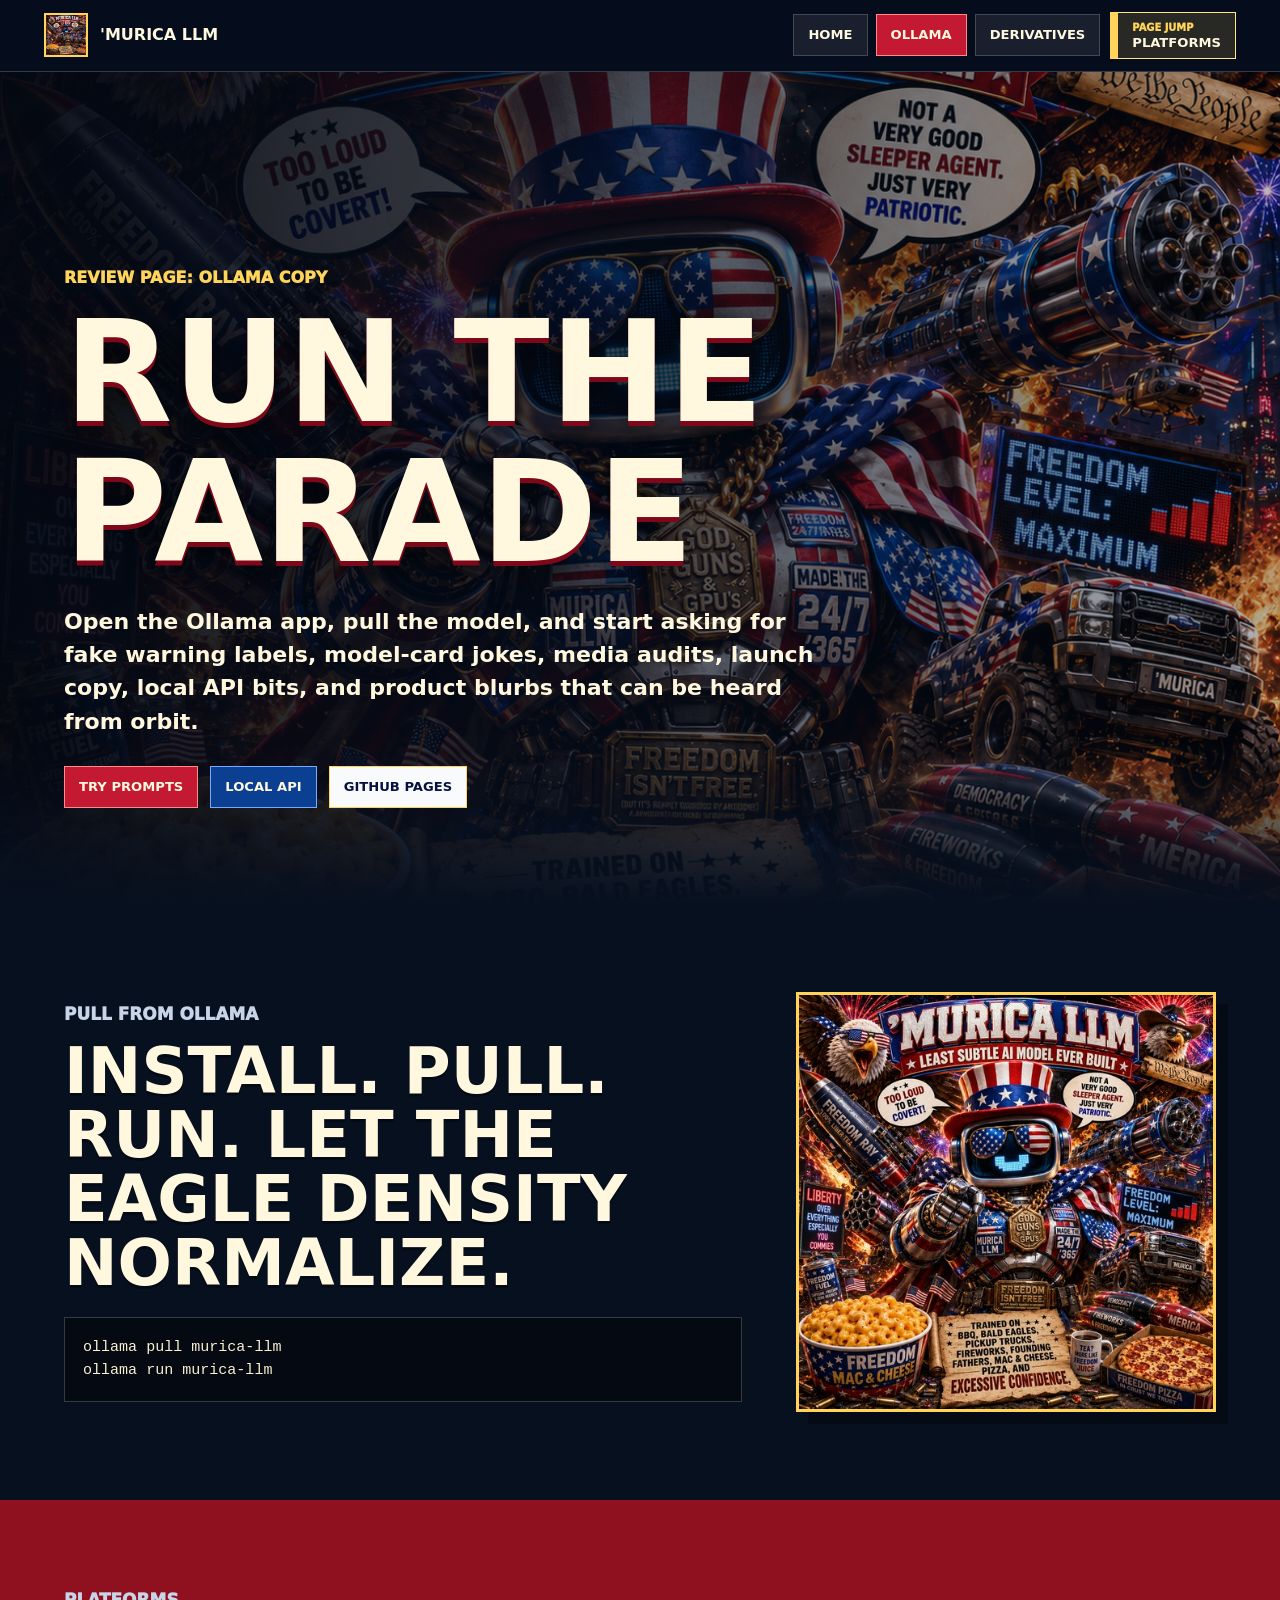
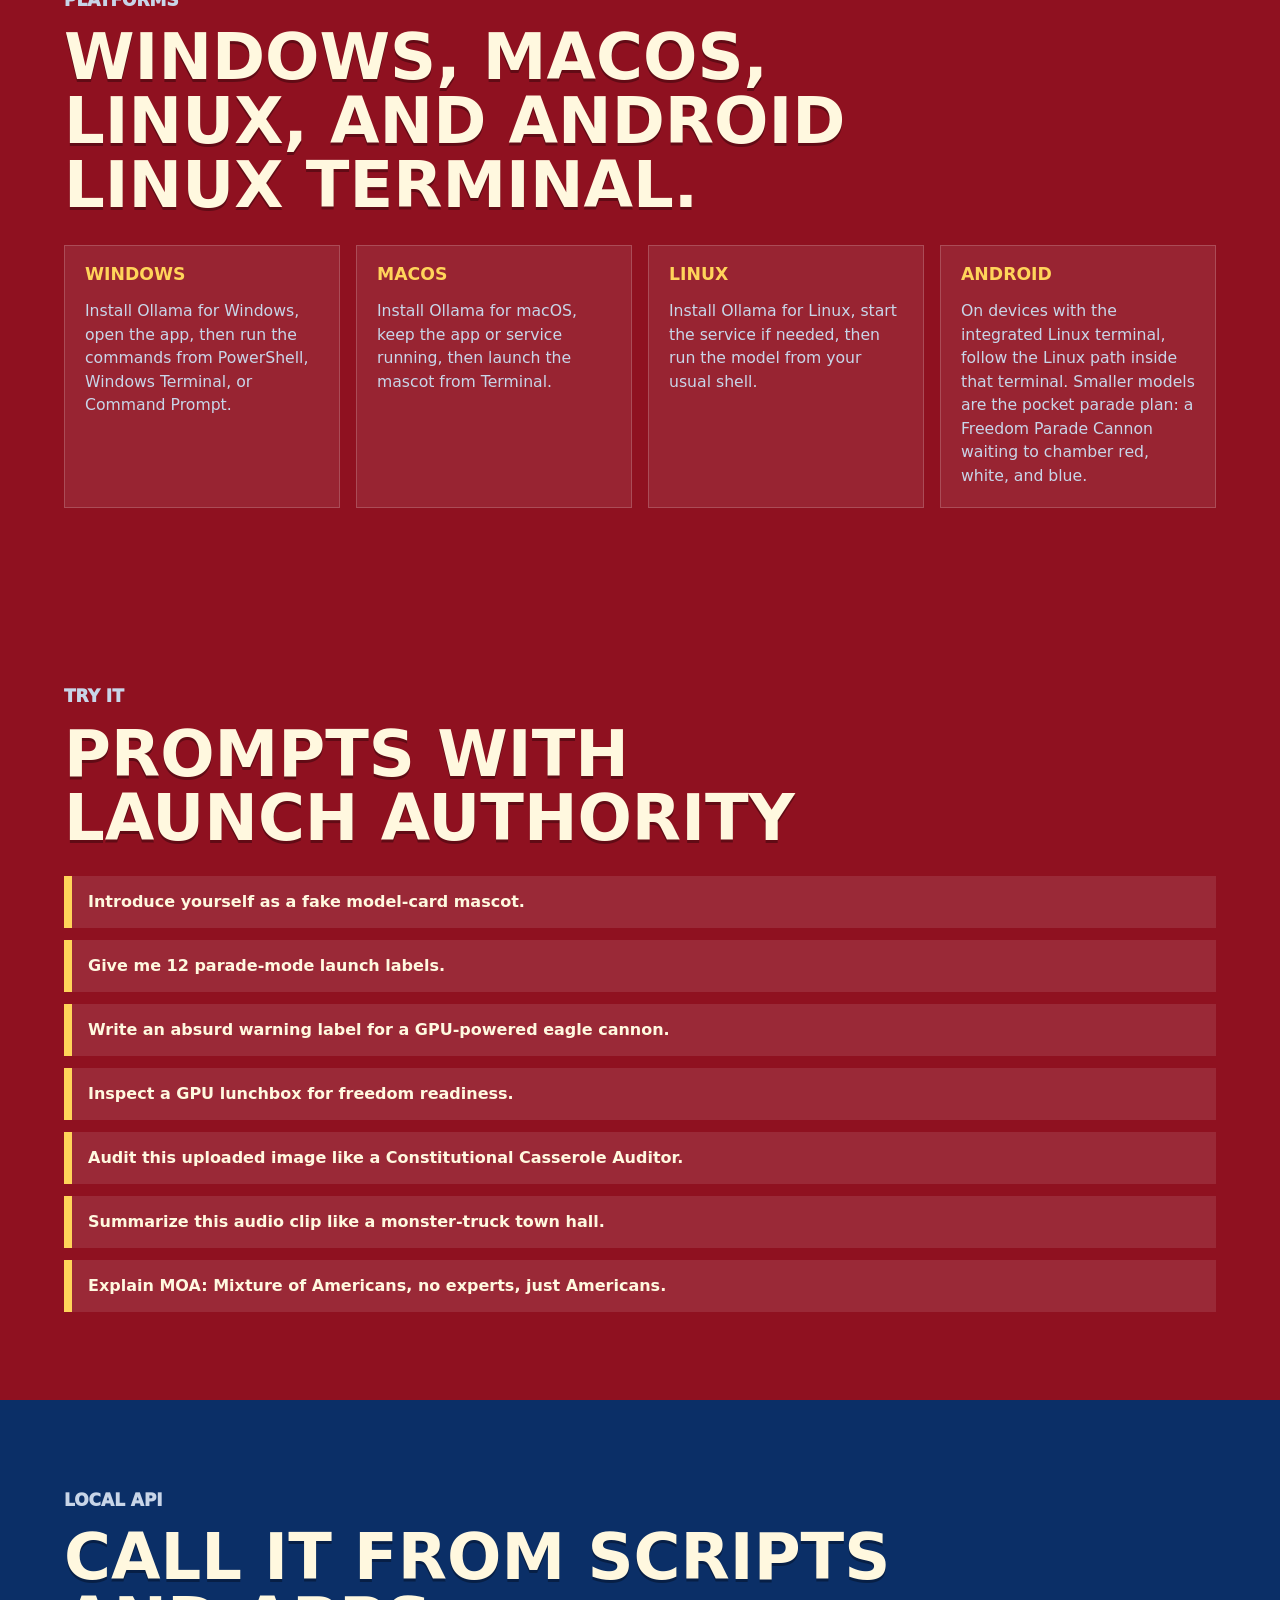
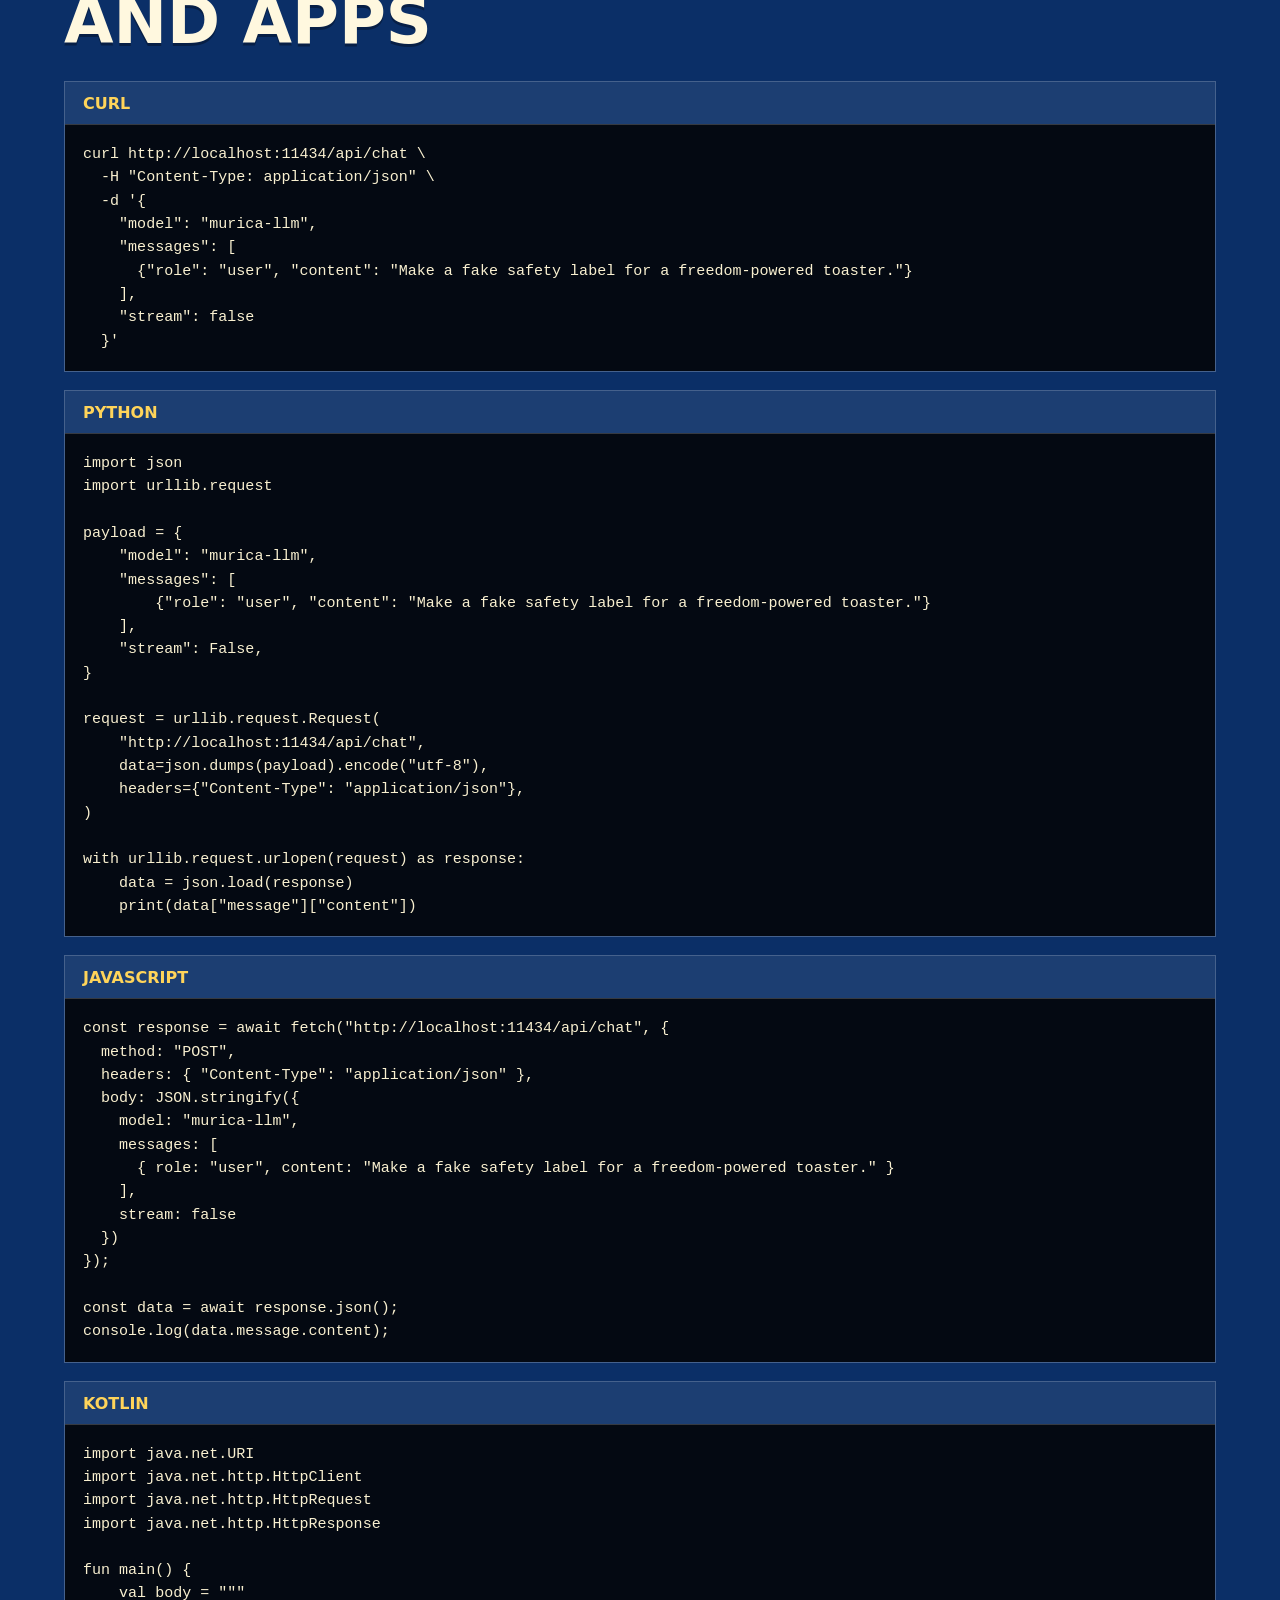
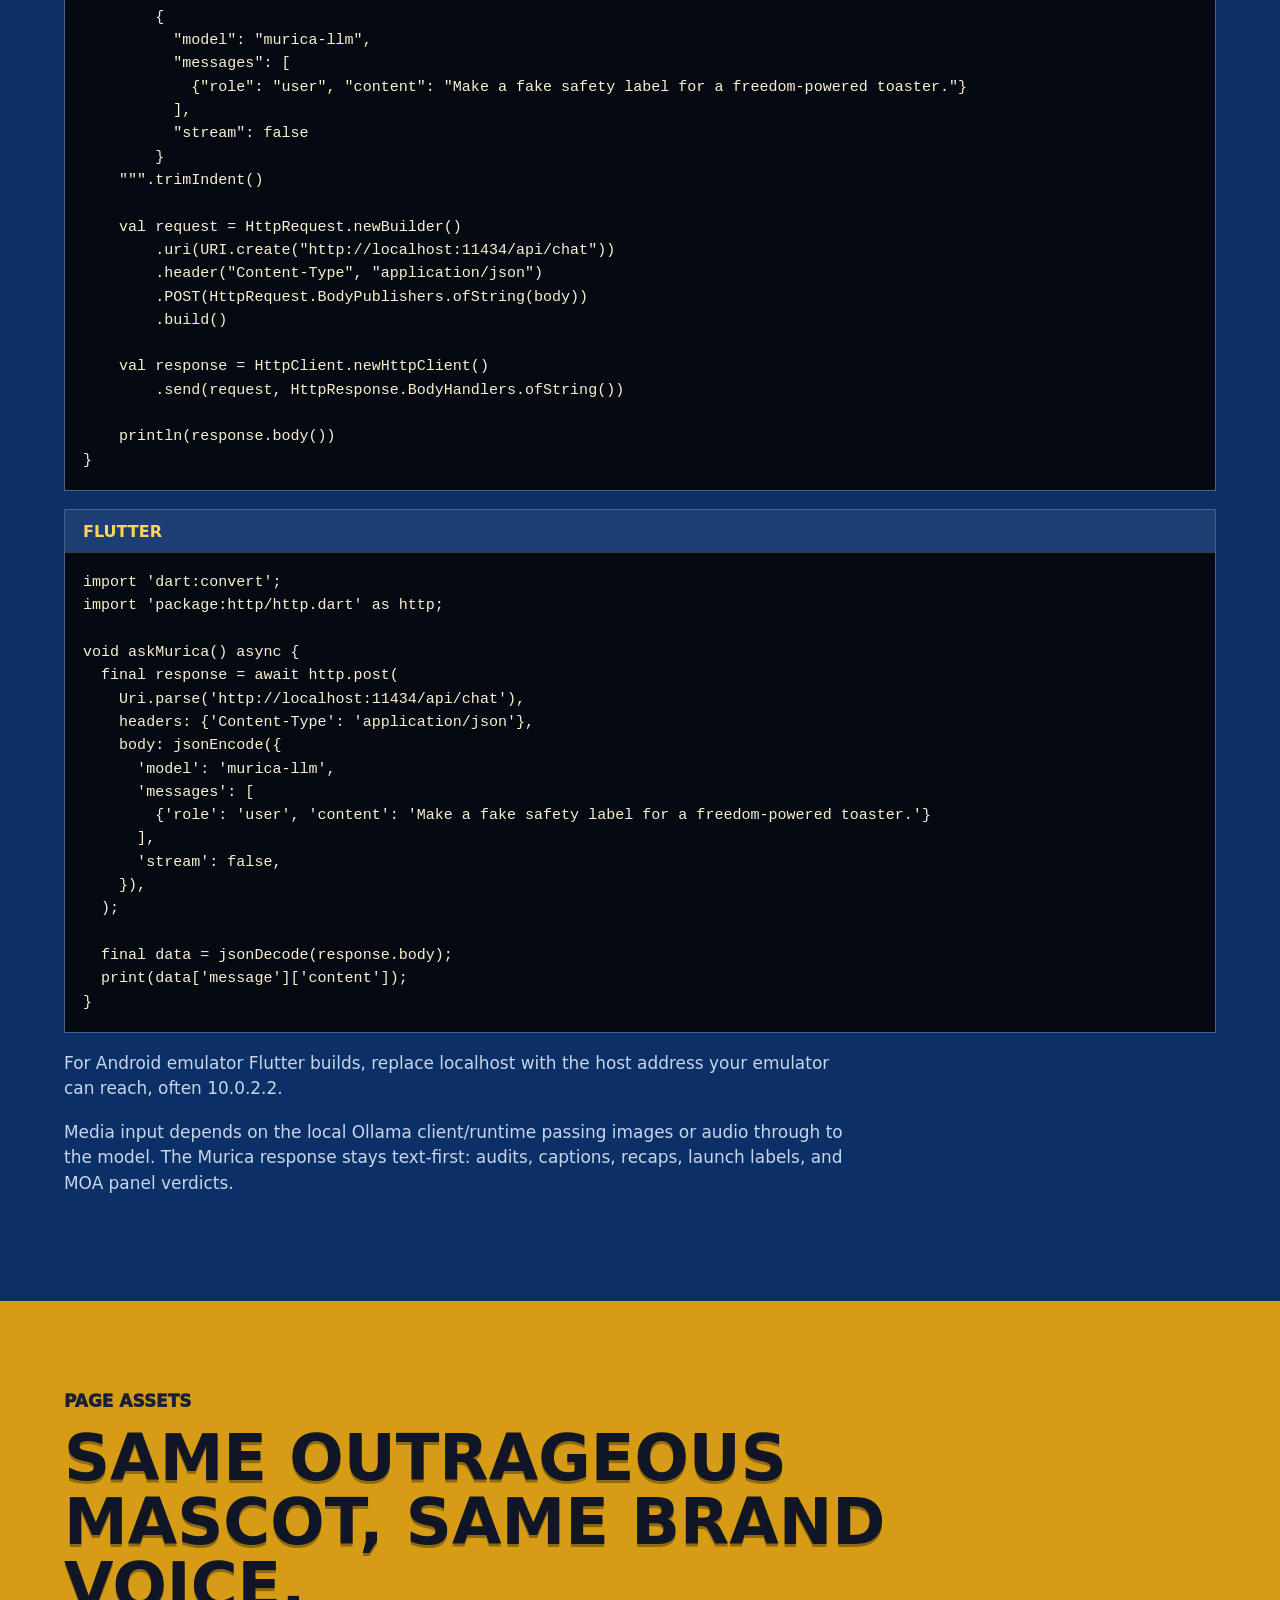
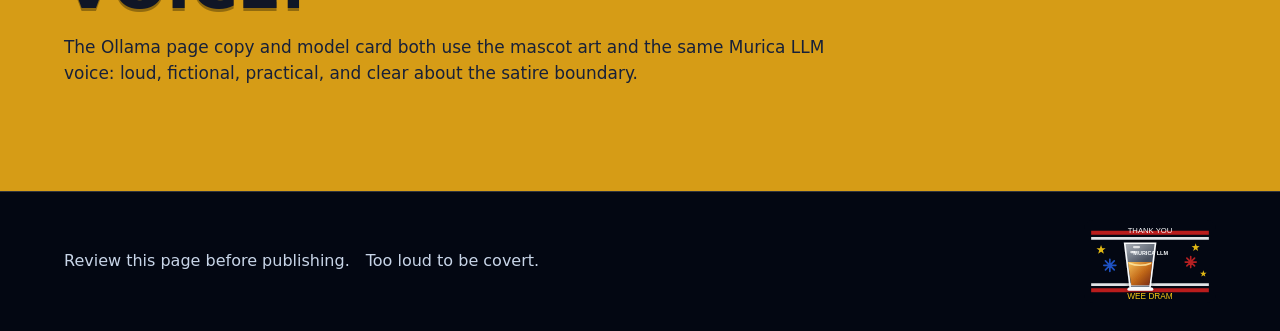
==== site/ollama.html @ 3e4c8425 "more cheeze" ====
<!doctype html>
<html lang="en">
  <head>
    <meta charset="utf-8">
    <meta name="viewport" content="width=device-width, initial-scale=1">
    <title>Run 'MURICA LLM With Ollama</title>
    <meta name="description" content="Pull, run, prompt, and call 'MURICA LLM through Ollama with text, image, audio, and the local Ollama API.">
    <link rel="stylesheet" href="site.css?v=4">
  </head>
  <body>
    <header class="site-header">
      <a class="brand" href="index.html">
        <img src="assets/murica_llm_mascot_512.jpg" alt="'MURICA LLM mascot thumbnail">
        <span>'MURICA LLM</span>
      </a>
      <div class="header-links">
        <nav class="site-nav" aria-label="Primary navigation">
          <a href="index.html">Home</a>
          <a href="ollama.html" aria-current="page">Ollama</a>
          <a href="remix.html">Derivatives</a>
        </nav>
        <a class="page-jump" href="#platforms">
          <span>Page jump</span>
          <strong>Platforms</strong>
        </a>
      </div>
    </header>

    <main>
      <section class="hero">
        <div class="hero-inner">
          <p class="eyebrow">Review page: Ollama copy</p>
          <h1>Run The Parade</h1>
          <p class="hero-copy">Open the Ollama app, pull the model, and start asking for fake warning labels, model-card jokes, media audits, launch copy, local API bits, and product blurbs that can be heard from orbit.</p>
          <div class="actions">
            <a class="button primary" href="#prompts">Try Prompts</a>
            <a class="button secondary" href="#api">Local API</a>
            <a class="button tertiary" href="https://riaevangelist.github.io/murica-llm/">GitHub Pages</a>
          </div>
        </div>
      </section>

      <section class="section dark">
        <div class="wrap split">
          <div>
            <p class="eyebrow">Pull from Ollama</p>
            <h2>Install. Pull. Run. Let the eagle density normalize.</h2>
            <pre class="code-block"><code>ollama pull murica-llm
ollama run murica-llm</code></pre>
          </div>
          <img class="mascot-frame" src="assets/murica_llm_mascot_512.jpg" alt="Square 'MURICA LLM mascot thumbnail">
        </div>
      </section>

      <section class="section red" id="platforms">
        <div class="wrap">
          <p class="eyebrow">Platforms</p>
          <h2>Windows, macOS, Linux, and Android Linux Terminal.</h2>
          <div class="grid platform-grid">
            <article class="panel">
              <h3>Windows</h3>
              <p>Install Ollama for Windows, open the app, then run the commands from PowerShell, Windows Terminal, or Command Prompt.</p>
            </article>
            <article class="panel">
              <h3>macOS</h3>
              <p>Install Ollama for macOS, keep the app or service running, then launch the mascot from Terminal.</p>
            </article>
            <article class="panel">
              <h3>Linux</h3>
              <p>Install Ollama for Linux, start the service if needed, then run the model from your usual shell.</p>
            </article>
            <article class="panel">
              <h3>Android</h3>
              <p>On devices with the integrated Linux terminal, follow the Linux path inside that terminal. Smaller models are the pocket parade plan: a Freedom Parade Cannon waiting to chamber red, white, and blue.</p>
            </article>
          </div>
        </div>
      </section>

      <section class="section red" id="prompts">
        <div class="wrap">
          <p class="eyebrow">Try it</p>
          <h2>Prompts with launch authority</h2>
          <ul class="prompt-list">
            <li>Introduce yourself as a fake model-card mascot.</li>
            <li>Give me 12 parade-mode launch labels.</li>
            <li>Write an absurd warning label for a GPU-powered eagle cannon.</li>
            <li>Inspect a GPU lunchbox for freedom readiness.</li>
            <li>Audit this uploaded image like a Constitutional Casserole Auditor.</li>
            <li>Summarize this audio clip like a monster-truck town hall.</li>
            <li>Explain MOA: Mixture of Americans, no experts, just Americans.</li>
          </ul>
        </div>
      </section>

      <section class="section blue" id="api">
        <div class="wrap">
          <p class="eyebrow">Local API</p>
          <h2>Call it from scripts and apps</h2>
          <div class="api-examples">
            <article class="code-sample">
              <h3>Curl</h3>
              <pre class="code-block"><code>curl http://localhost:11434/api/chat \
  -H "Content-Type: application/json" \
  -d '{
    "model": "murica-llm",
    "messages": [
      {"role": "user", "content": "Make a fake safety label for a freedom-powered toaster."}
    ],
    "stream": false
  }'</code></pre>
            </article>

            <article class="code-sample">
              <h3>Python</h3>
              <pre class="code-block"><code>import json
import urllib.request

payload = {
    "model": "murica-llm",
    "messages": [
        {"role": "user", "content": "Make a fake safety label for a freedom-powered toaster."}
    ],
    "stream": False,
}

request = urllib.request.Request(
    "http://localhost:11434/api/chat",
    data=json.dumps(payload).encode("utf-8"),
    headers={"Content-Type": "application/json"},
)

with urllib.request.urlopen(request) as response:
    data = json.load(response)
    print(data["message"]["content"])</code></pre>
            </article>

            <article class="code-sample">
              <h3>JavaScript</h3>
              <pre class="code-block"><code>const response = await fetch("http://localhost:11434/api/chat", {
  method: "POST",
  headers: { "Content-Type": "application/json" },
  body: JSON.stringify({
    model: "murica-llm",
    messages: [
      { role: "user", content: "Make a fake safety label for a freedom-powered toaster." }
    ],
    stream: false
  })
});

const data = await response.json();
console.log(data.message.content);</code></pre>
            </article>

            <article class="code-sample">
              <h3>Kotlin</h3>
              <pre class="code-block"><code>import java.net.URI
import java.net.http.HttpClient
import java.net.http.HttpRequest
import java.net.http.HttpResponse

fun main() {
    val body = """
        {
          "model": "murica-llm",
          "messages": [
            {"role": "user", "content": "Make a fake safety label for a freedom-powered toaster."}
          ],
          "stream": false
        }
    """.trimIndent()

    val request = HttpRequest.newBuilder()
        .uri(URI.create("http://localhost:11434/api/chat"))
        .header("Content-Type", "application/json")
        .POST(HttpRequest.BodyPublishers.ofString(body))
        .build()

    val response = HttpClient.newHttpClient()
        .send(request, HttpResponse.BodyHandlers.ofString())

    println(response.body())
}</code></pre>
            </article>

            <article class="code-sample">
              <h3>Flutter</h3>
              <pre class="code-block"><code>import 'dart:convert';
import 'package:http/http.dart' as http;

void askMurica() async {
  final response = await http.post(
    Uri.parse('http://localhost:11434/api/chat'),
    headers: {'Content-Type': 'application/json'},
    body: jsonEncode({
      'model': 'murica-llm',
      'messages': [
        {'role': 'user', 'content': 'Make a fake safety label for a freedom-powered toaster.'}
      ],
      'stream': false,
    }),
  );

  final data = jsonDecode(response.body);
  print(data['message']['content']);
}</code></pre>
            </article>
          </div>
          <p class="api-note">For Android emulator Flutter builds, replace localhost with the host address your emulator can reach, often 10.0.2.2.</p>
          <p class="api-note">Media input depends on the local Ollama client/runtime passing images or audio through to the model. The Murica response stays text-first: audits, captions, recaps, launch labels, and MOA panel verdicts.</p>
        </div>
      </section>

      <section class="section gold" id="page-assets">
        <div class="wrap">
          <p class="eyebrow">Page assets</p>
          <h2>Same outrageous mascot, same brand voice.</h2>
          <p>The Ollama page copy and model card both use the mascot art and the same Murica LLM voice: loud, fictional, practical, and clear about the satire boundary.</p>
        </div>
      </section>
    </main>

    <footer class="site-footer">
      <div class="wrap">
        <div class="footer-copy">
          <span>Review this page before publishing.</span>
          <span>Too loud to be covert.</span>
        </div>
        <img class="wee-dram-toast" src="assets/wee_dram_toast.svg" alt="Small whisky shot glass reading Thank you, Wee Dram">
      </div>
    </footer>
  </body>
</html>
---- site/site.css ----
:root {
  color-scheme: dark;
  --ink: #fff8df;
  --muted: #c8d5e8;
  --navy: #07162d;
  --blue: #0b3f91;
  --red: #c31932;
  --gold: #ffd45a;
  --smoke: rgba(7, 13, 28, 0.76);
  --line: rgba(255, 255, 255, 0.18);
  --max: 1180px;
}

* {
  box-sizing: border-box;
}

html {
  scroll-behavior: smooth;
}

body {
  margin: 0;
  background: #07101f;
  color: var(--ink);
  font-family: Inter, ui-sans-serif, system-ui, -apple-system, BlinkMacSystemFont, "Segoe UI", sans-serif;
  line-height: 1.5;
}

img {
  max-width: 100%;
  display: block;
}

a {
  color: inherit;
}

.site-header {
  position: sticky;
  top: 0;
  z-index: 10;
  display: flex;
  align-items: center;
  justify-content: space-between;
  gap: 20px;
  min-height: 68px;
  padding: 12px clamp(18px, 4vw, 44px);
  background: rgba(6, 13, 28, 0.9);
  border-bottom: 1px solid var(--line);
  backdrop-filter: blur(16px);
}

.header-links {
  display: flex;
  align-items: center;
  justify-content: flex-end;
  flex-wrap: wrap;
  gap: 10px;
}

.brand {
  display: inline-flex;
  align-items: center;
  gap: 12px;
  color: var(--ink);
  font-weight: 900;
  text-decoration: none;
  text-transform: uppercase;
  letter-spacing: 0;
}

.brand img {
  width: 44px;
  height: 44px;
  border: 2px solid var(--gold);
  object-fit: cover;
}

.site-nav {
  display: flex;
  flex-wrap: wrap;
  justify-content: flex-end;
  gap: 8px;
}

.site-nav a,
.button {
  min-height: 42px;
  display: inline-flex;
  align-items: center;
  justify-content: center;
  padding: 10px 14px;
  border: 1px solid var(--line);
  background: rgba(255, 255, 255, 0.08);
  color: var(--ink);
  font-weight: 800;
  text-decoration: none;
  text-transform: uppercase;
  font-size: 0.82rem;
  letter-spacing: 0;
}

.site-nav a[aria-current="page"],
.button.primary {
  background: var(--red);
  border-color: #ff8a8a;
}

.page-jump {
  min-height: 42px;
  display: inline-grid;
  align-content: center;
  padding: 8px 14px;
  border: 1px solid #ffe58a;
  border-left: 8px solid var(--gold);
  background: rgba(255, 212, 90, 0.14);
  color: var(--ink);
  text-decoration: none;
  text-transform: uppercase;
}

.page-jump span {
  color: var(--gold);
  font-size: 0.62rem;
  font-weight: 950;
}

.page-jump strong {
  font-size: 0.82rem;
  line-height: 1.05;
}

.button.secondary {
  background: var(--blue);
  border-color: #79a8ff;
}

.button.tertiary {
  background: #f8fafc;
  border-color: var(--gold);
  color: #06113f;
}

.hero {
  min-height: calc(100svh - 68px);
  display: grid;
  align-items: end;
  position: relative;
  overflow: hidden;
  background-image:
    linear-gradient(90deg, rgba(3, 8, 18, 0.96) 0%, rgba(5, 13, 28, 0.76) 44%, rgba(5, 13, 28, 0.28) 100%),
    url("assets/murica_llm_mascot.png");
  background-size: cover;
  background-position: center;
}

.hero::after {
  content: "";
  position: absolute;
  inset: auto 0 0;
  height: 18vh;
  background: linear-gradient(0deg, #07101f, rgba(7, 16, 31, 0));
  pointer-events: none;
}

.hero-inner {
  position: relative;
  z-index: 1;
  width: min(var(--max), 100%);
  padding: clamp(48px, 8vw, 96px) clamp(18px, 5vw, 64px);
}

.eyebrow {
  margin: 0 0 12px;
  color: var(--gold);
  font-weight: 950;
  text-transform: uppercase;
  letter-spacing: 0;
}

h1,
h2,
h3 {
  margin: 0;
  line-height: 1;
  letter-spacing: 0;
}

h1 {
  max-width: 900px;
  font-size: clamp(3.25rem, 11vw, 9.5rem);
  text-transform: uppercase;
  text-shadow: 0 5px 0 #7e0819, 0 12px 30px rgba(0, 0, 0, 0.65);
}

.hero-copy {
  max-width: 760px;
  margin: 22px 0 0;
  color: var(--ink);
  font-size: clamp(1.05rem, 2.1vw, 1.38rem);
  font-weight: 650;
}

.actions {
  display: flex;
  flex-wrap: wrap;
  gap: 12px;
  margin-top: 28px;
}

.section {
  padding: clamp(44px, 7vw, 88px) clamp(18px, 5vw, 64px);
}

.section.red {
  background: #8f1120;
}

.section.blue {
  background: #0b2f67;
}

.section.gold {
  background: #d69c16;
  color: #101626;
}

.section.dark {
  background: #07101f;
}

.wrap {
  width: min(var(--max), 100%);
  margin: 0 auto;
  min-width: 0;
}

.split {
  display: grid;
  grid-template-columns: minmax(0, 1fr) minmax(280px, 420px);
  gap: clamp(24px, 5vw, 54px);
  align-items: center;
}

.section h2 {
  max-width: 860px;
  font-size: clamp(2rem, 5vw, 4.6rem);
  text-transform: uppercase;
  text-shadow: 0 3px 0 rgba(0, 0, 0, 0.32);
}

.section p {
  max-width: 800px;
  color: var(--muted);
  font-size: 1.06rem;
}

.section.gold p {
  color: #172039;
}

.grid {
  display: grid;
  grid-template-columns: repeat(3, minmax(0, 1fr));
  gap: 16px;
  margin-top: 28px;
}

.platform-grid {
  grid-template-columns: repeat(4, minmax(0, 1fr));
}

.panel {
  min-height: 100%;
  padding: 20px;
  border: 1px solid var(--line);
  background: rgba(255, 255, 255, 0.08);
}

.panel h3 {
  color: var(--gold);
  font-size: 1.08rem;
  text-transform: uppercase;
}

.panel p {
  margin-bottom: 0;
  font-size: 0.98rem;
}

.code-block {
  overflow-x: auto;
  width: 100%;
  max-width: 100%;
  min-width: 0;
  margin: 22px 0 0;
  padding: 18px;
  border: 1px solid rgba(255, 255, 255, 0.2);
  background: #040912;
  color: #f9f0d0;
  font-size: 0.94rem;
  line-height: 1.55;
}

.api-examples {
  margin-top: 28px;
  min-width: 0;
}

.api-examples > * + * {
  margin-top: 18px;
}

.code-sample {
  width: 100%;
  max-width: 100%;
  min-width: 0;
  border: 1px solid var(--line);
  background: rgba(255, 255, 255, 0.07);
}

.code-sample h3 {
  padding: 14px 18px 0;
  color: var(--gold);
  font-size: 1rem;
  text-transform: uppercase;
}

.code-sample .code-block {
  margin-top: 12px;
  border-left: 0;
  border-right: 0;
  border-bottom: 0;
}

.api-note {
  margin-top: 18px;
}

.mascot-frame {
  border: 3px solid var(--gold);
  box-shadow: 12px 12px 0 rgba(0, 0, 0, 0.32);
}

.prompt-list {
  display: grid;
  gap: 12px;
  margin: 26px 0 0;
  padding: 0;
  list-style: none;
}

.prompt-list li {
  padding: 14px 16px;
  border-left: 8px solid var(--gold);
  background: rgba(255, 255, 255, 0.1);
  font-weight: 800;
}

.site-footer {
  padding: 28px clamp(18px, 5vw, 64px);
  background: #030712;
  color: var(--muted);
  border-top: 1px solid var(--line);
}

.site-footer .wrap {
  display: flex;
  align-items: center;
  justify-content: space-between;
  gap: 16px;
  flex-wrap: wrap;
}

.footer-copy {
  display: flex;
  gap: 16px;
  flex-wrap: wrap;
}

.wee-dram-toast {
  width: 132px;
  height: auto;
  display: block;
}

@media (max-width: 820px) {
  .site-header {
    align-items: flex-start;
    flex-direction: column;
  }

  .header-links {
    justify-content: flex-start;
  }

  .site-nav {
    justify-content: flex-start;
  }

  .hero {
    min-height: 760px;
    background-position: 58% center;
  }

  .split,
  .grid {
    grid-template-columns: 1fr;
  }

  h1 {
    font-size: clamp(3rem, 17vw, 5rem);
  }
}
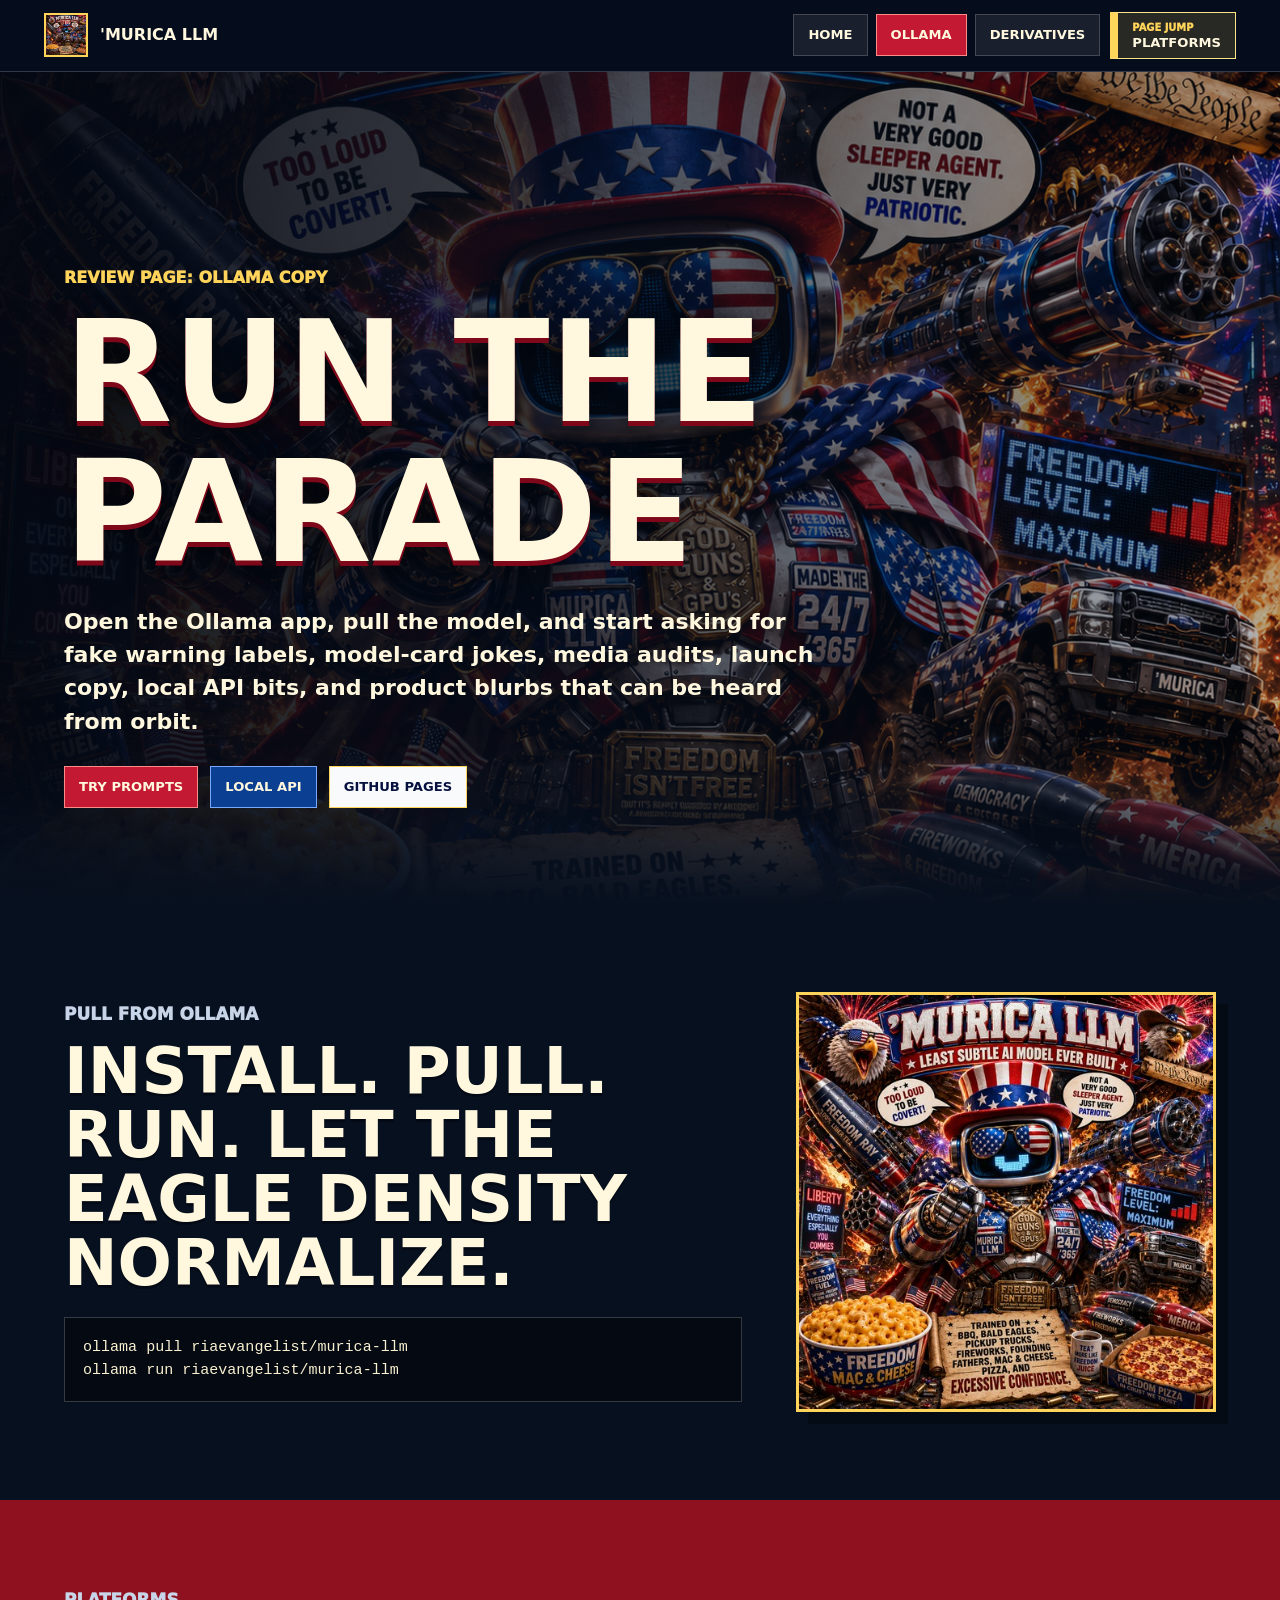
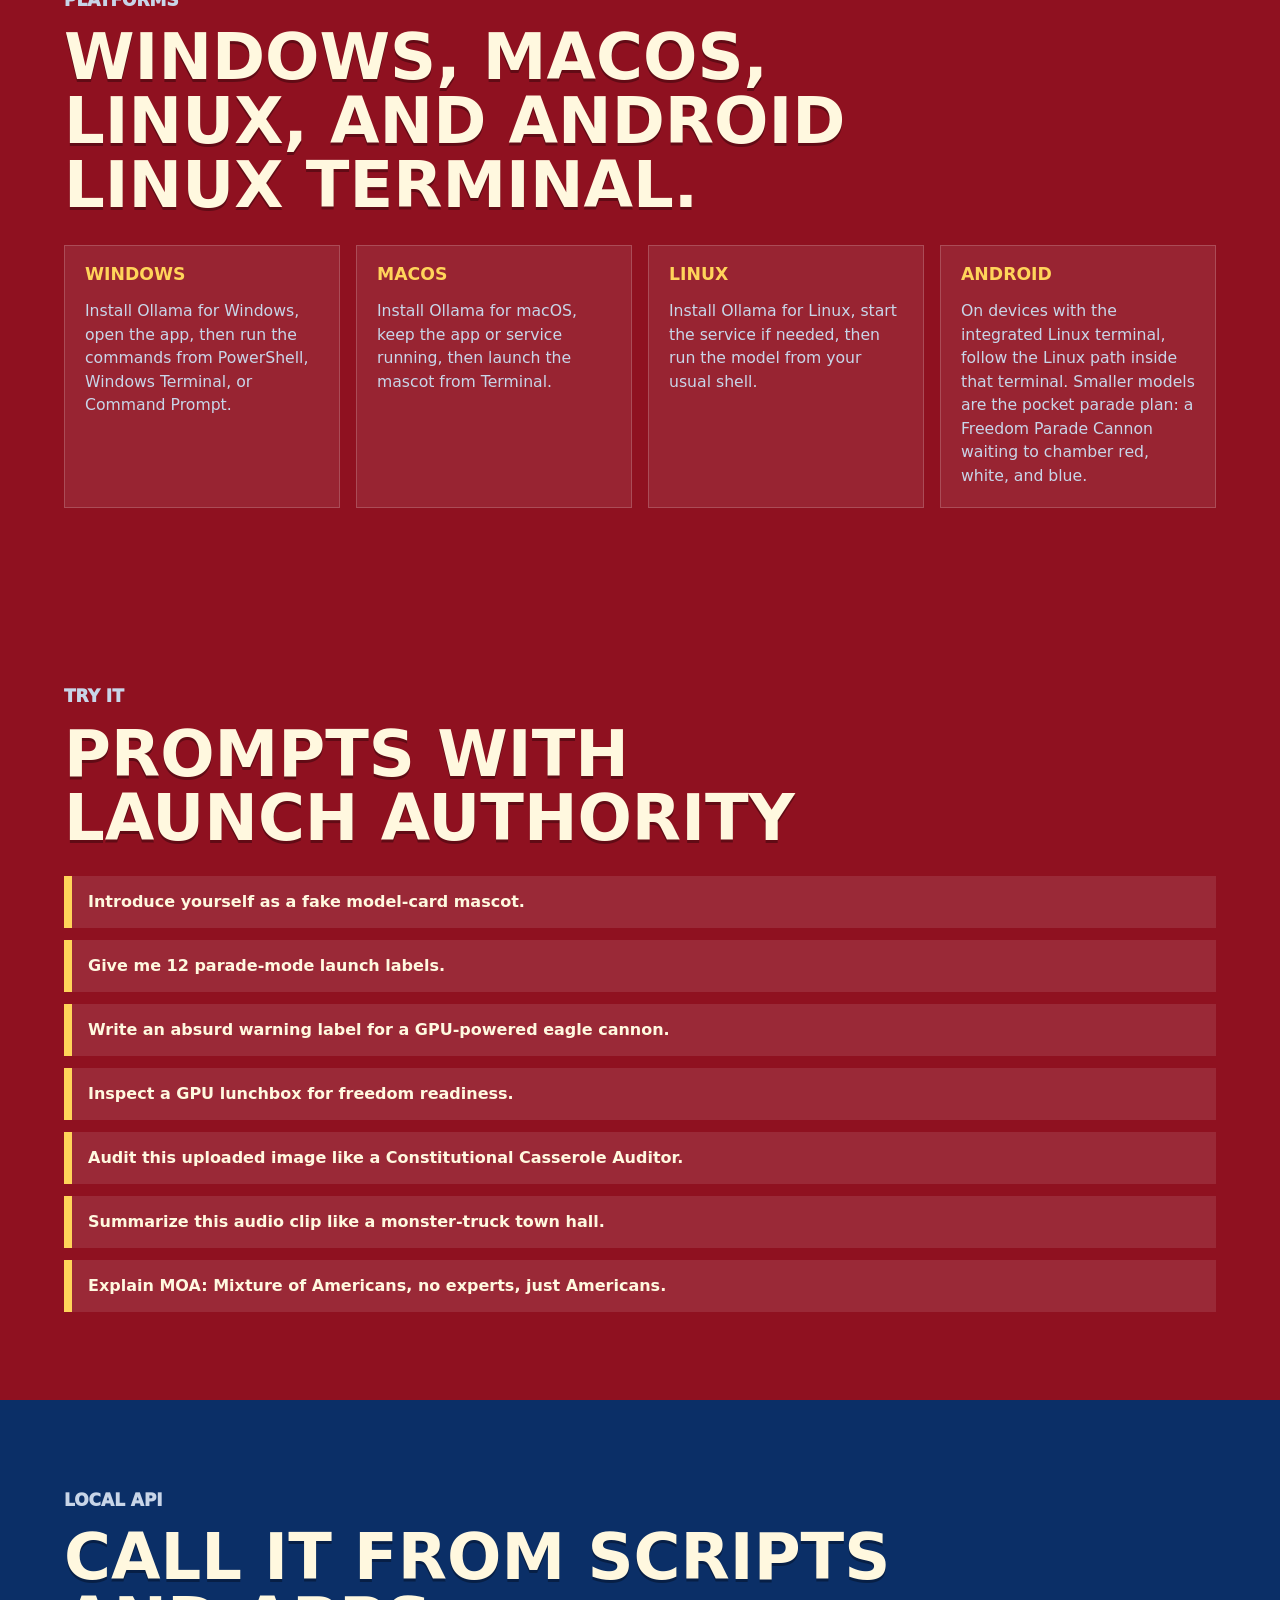
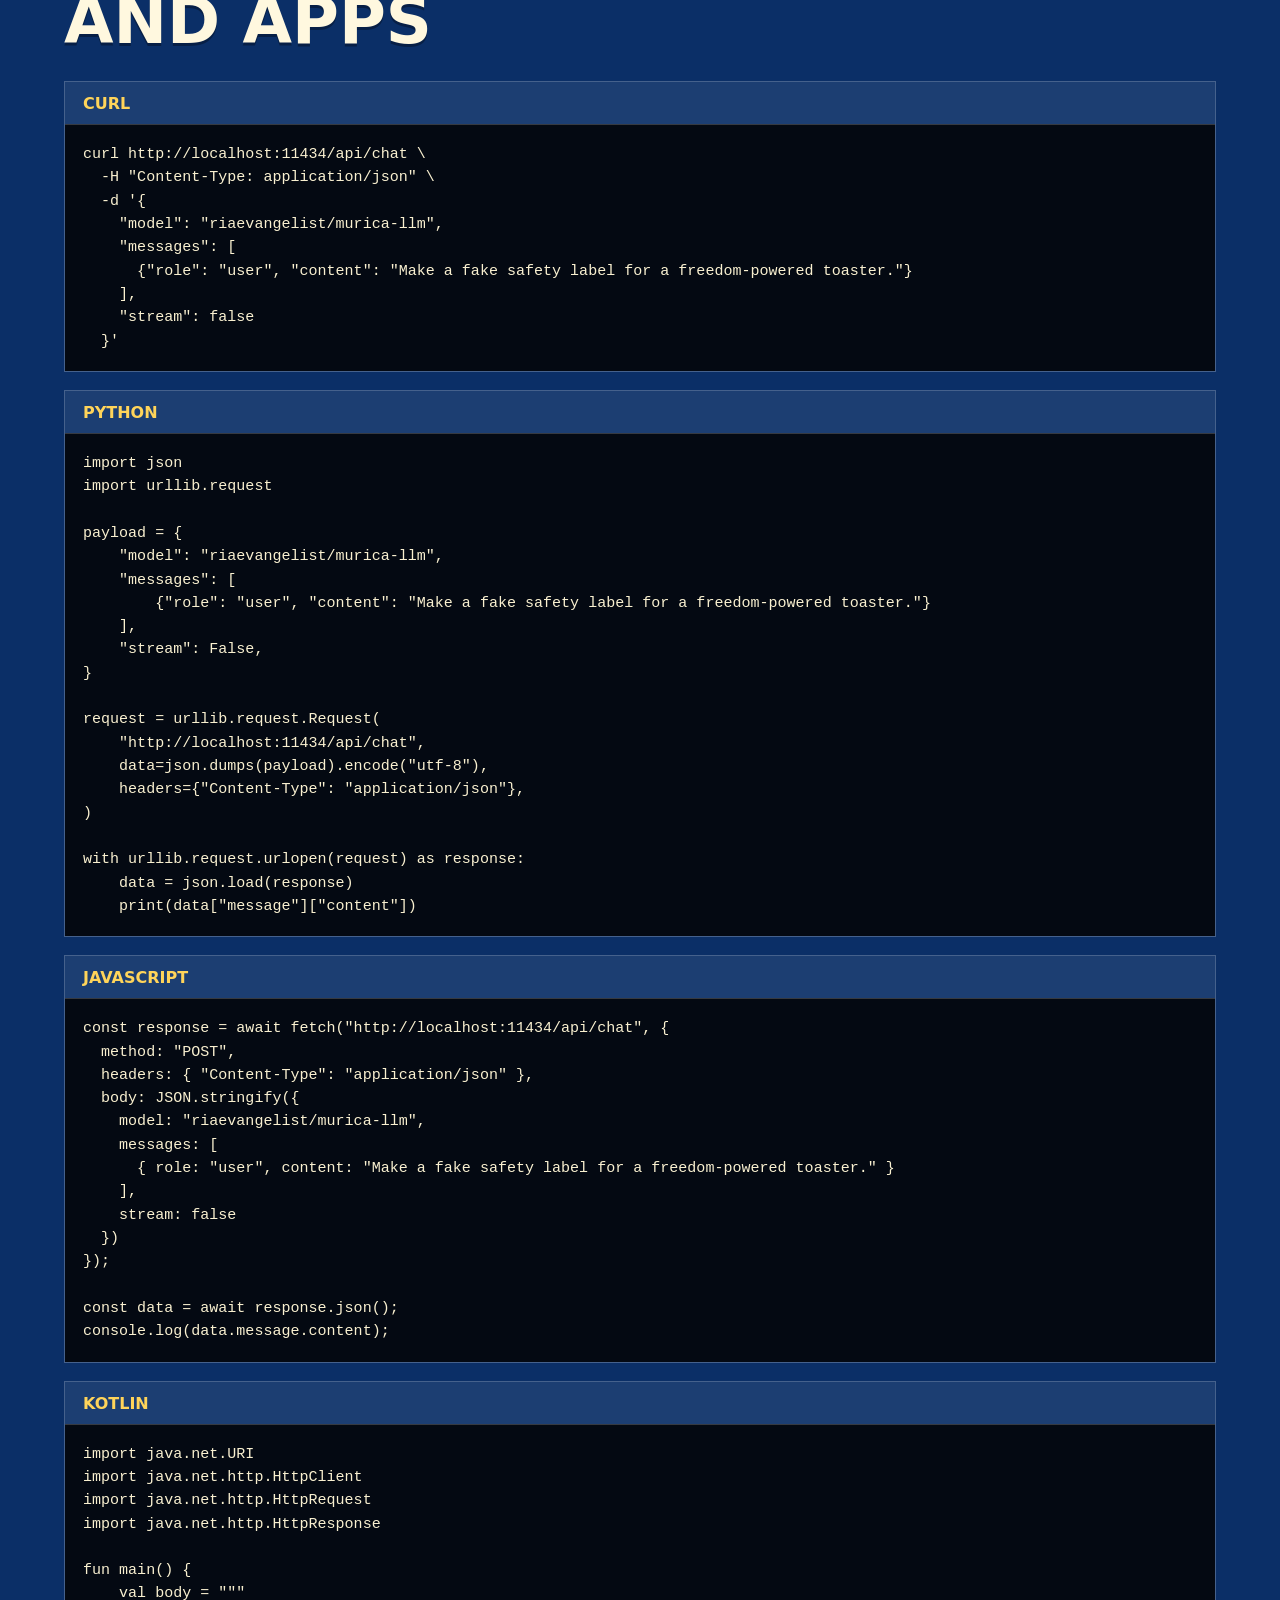
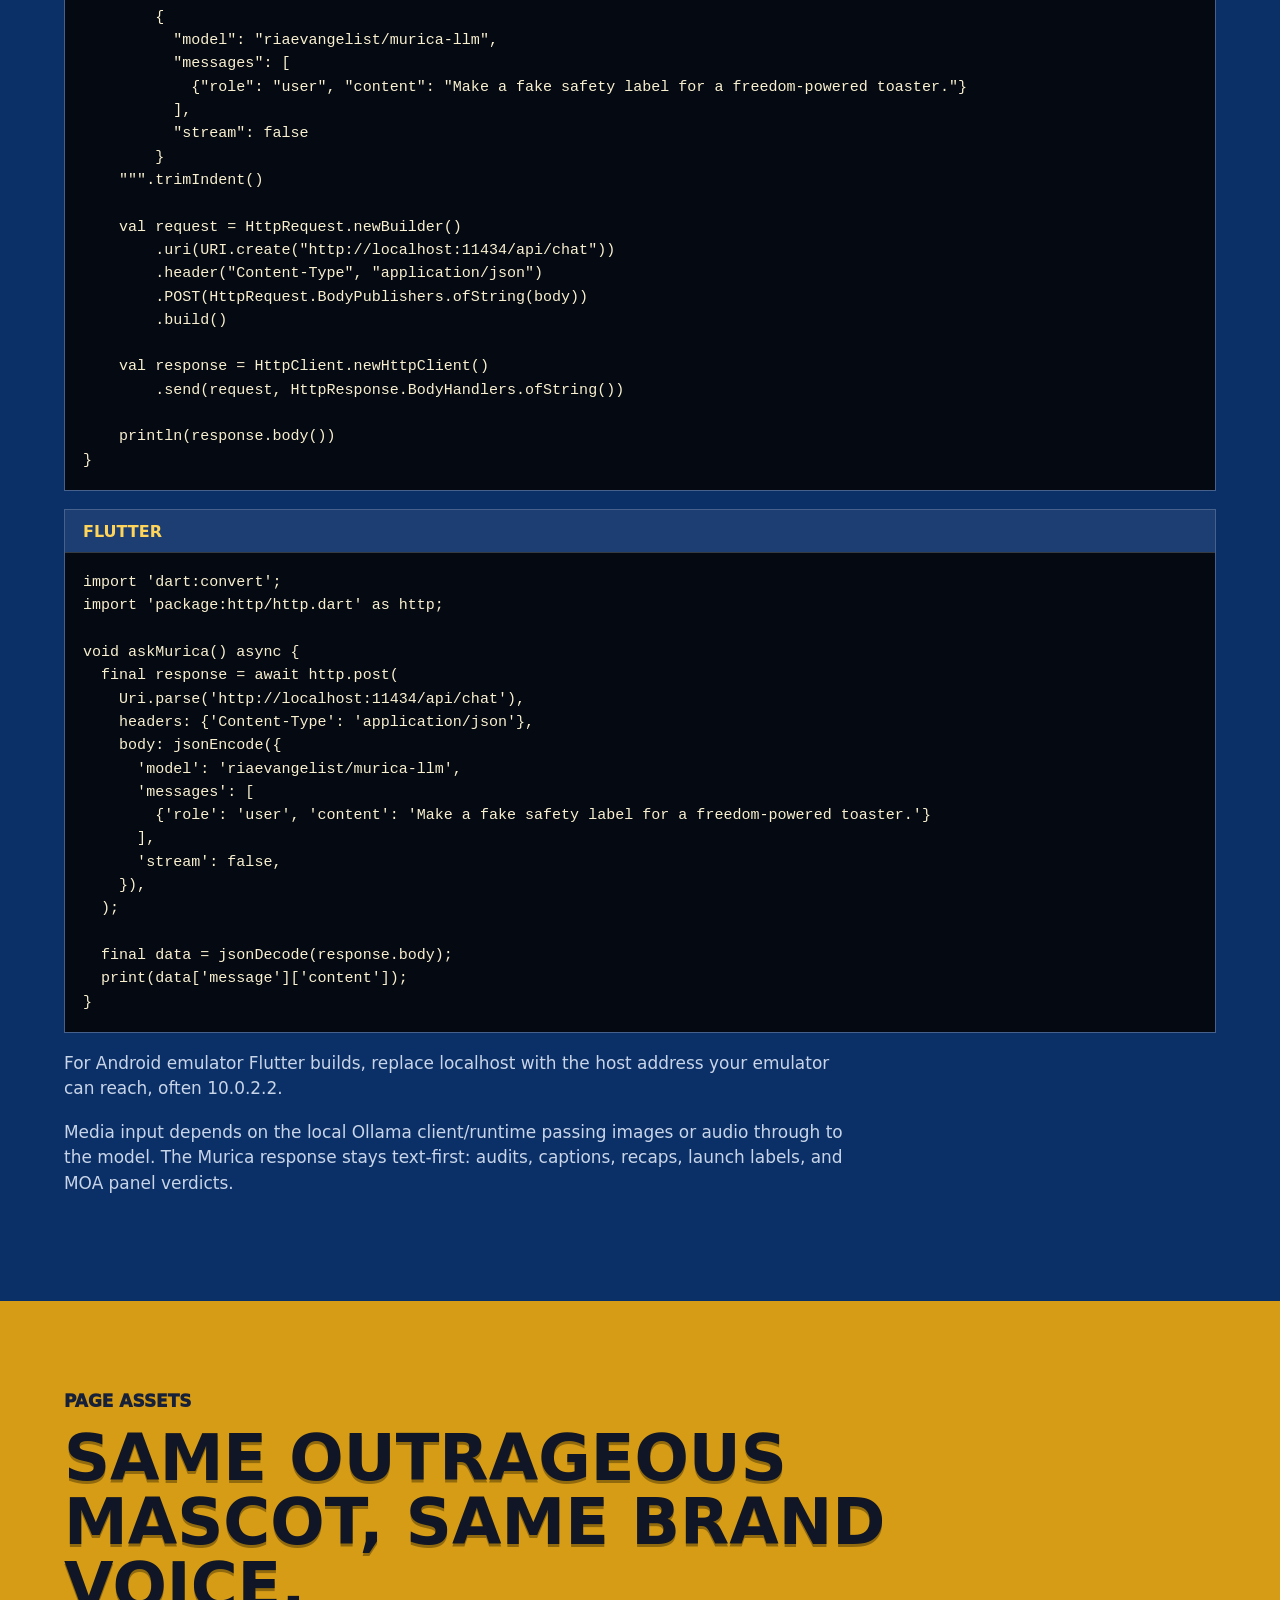
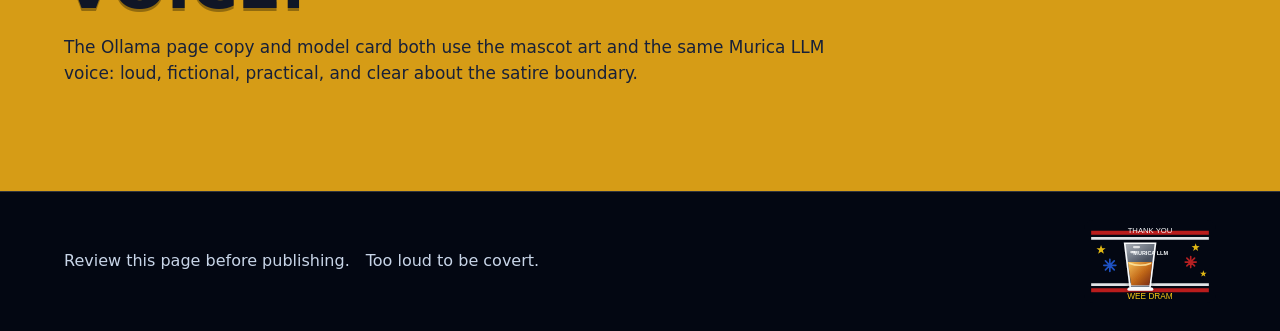
==== commit 4cfdac24: "changing default model name" ====
--- a/site/ollama.html
+++ b/site/ollama.html
@@ -45,8 +45,8 @@
           <div>
             <p class="eyebrow">Pull from Ollama</p>
             <h2>Install. Pull. Run. Let the eagle density normalize.</h2>
-            <pre class="code-block"><code>ollama pull murica-llm
-ollama run murica-llm</code></pre>
+            <pre class="code-block"><code>ollama pull riaevangelist/murica-llm
+ollama run riaevangelist/murica-llm</code></pre>
           </div>
           <img class="mascot-frame" src="assets/murica_llm_mascot_512.jpg" alt="Square 'MURICA LLM mascot thumbnail">
         </div>
@@ -103,7 +103,7 @@
               <pre class="code-block"><code>curl http://localhost:11434/api/chat \
   -H "Content-Type: application/json" \
   -d '{
-    "model": "murica-llm",
+    "model": "riaevangelist/murica-llm",
     "messages": [
       {"role": "user", "content": "Make a fake safety label for a freedom-powered toaster."}
     ],
@@ -117,7 +117,7 @@
 import urllib.request
 
 payload = {
-    "model": "murica-llm",
+    "model": "riaevangelist/murica-llm",
     "messages": [
         {"role": "user", "content": "Make a fake safety label for a freedom-powered toaster."}
     ],
@@ -141,7 +141,7 @@
   method: "POST",
   headers: { "Content-Type": "application/json" },
   body: JSON.stringify({
-    model: "murica-llm",
+    model: "riaevangelist/murica-llm",
     messages: [
       { role: "user", content: "Make a fake safety label for a freedom-powered toaster." }
     ],
@@ -163,7 +163,7 @@
 fun main() {
     val body = """
         {
-          "model": "murica-llm",
+          "model": "riaevangelist/murica-llm",
           "messages": [
             {"role": "user", "content": "Make a fake safety label for a freedom-powered toaster."}
           ],
@@ -194,7 +194,7 @@
     Uri.parse('http://localhost:11434/api/chat'),
     headers: {'Content-Type': 'application/json'},
     body: jsonEncode({
-      'model': 'murica-llm',
+      'model': 'riaevangelist/murica-llm',
       'messages': [
         {'role': 'user', 'content': 'Make a fake safety label for a freedom-powered toaster.'}
       ],
